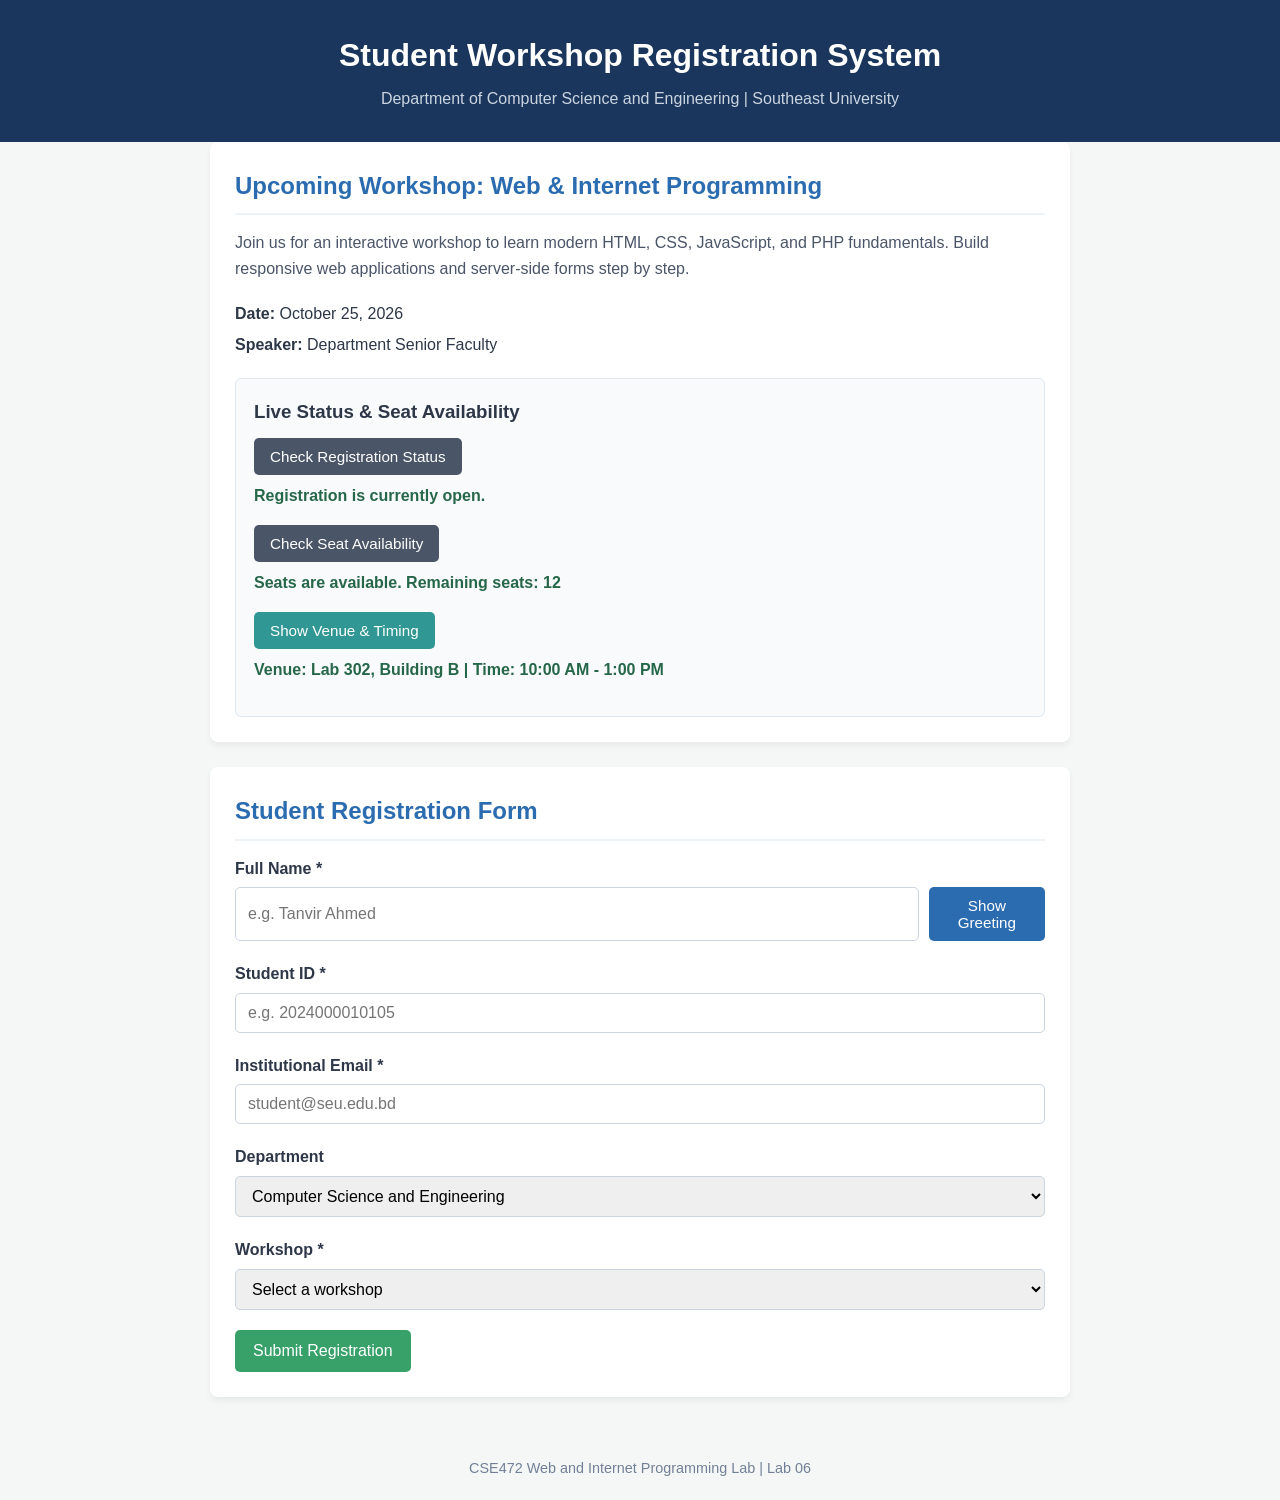
==== Labs/lab-06-php/index.html @ d59ff88a "Add PHP workshop registration lab" ====
<!DOCTYPE html>
<html lang="en">
<head>
    <meta charset="UTF-8">
    <meta name="viewport" content="width=device-width, initial-scale=1.0">
    <title>Student Workshop Registration System</title>
    <link rel="stylesheet" href="css/style.css">
</head>
<body>
    <header>
        <div class="container">
            <h1>Student Workshop Registration System</h1>
            <p>Department of Computer Science and Engineering | Southeast University</p>
        </div>
    </header>

    <main class="container">
        <section class="card">
            <h2>Upcoming Workshop: Web & Internet Programming</h2>
            <p class="description">
                Join us for an interactive workshop to learn modern HTML, CSS, JavaScript, and PHP fundamentals.
                Build responsive web applications and server-side forms step by step.
            </p>

            <div class="workshop-info">
                <p><strong>Date:</strong> October 25, 2026</p>
                <p><strong>Speaker:</strong> Department Senior Faculty</p>
            </div>

            <div class="interactive-box">
                <h3>Live Status & Seat Availability</h3>

                <div class="action-item">
                    <button type="button" class="btn btn-secondary">Check Registration Status</button>
                    <p class="status-output">Registration is currently open.</p>
                </div>

                <div class="action-item">
                    <button type="button" class="btn btn-secondary">Check Seat Availability</button>
                    <p class="status-output">Seats are available. Remaining seats: 12</p>
                </div>

                <div class="action-item">
                    <button type="button" class="btn btn-info">Show Venue & Timing</button>
                    <p class="status-output">Venue: Lab 302, Building B | Time: 10:00 AM - 1:00 PM</p>
                </div>
            </div>
        </section>

        <section class="card">
            <h2>Student Registration Form</h2>
            <form action="process.php" method="post">
                <div class="form-group">
                    <label for="studentName">Full Name *</label>
                    <div class="input-inline">
                        <input type="text" id="studentName" name="studentName" placeholder="e.g. Tanvir Ahmed" required>
                        <button type="button" class="btn btn-primary" onclick="showGreeting()">Show Greeting</button>
                    </div>
                    <p id="greetingMessage" class="greeting-output"></p>
                </div>

                <div class="form-group">
                    <label for="studentId">Student ID *</label>
                    <input type="text" id="studentId" name="studentId" placeholder="e.g. 2024000010105" required>
                </div>

                <div class="form-group">
                    <label for="studentEmail">Institutional Email *</label>
                    <input type="email" id="studentEmail" name="studentEmail" placeholder="student@seu.edu.bd" required>
                </div>

                <div class="form-group">
                    <label for="department">Department</label>
                    <select id="department" name="department">
                        <option value="CSE">Computer Science and Engineering</option>
                        <option value="EEE">Electrical and Electronic Engineering</option>
                        <option value="Textile">Textile Engineering</option>
                    </select>
                </div>

                <div class="form-group">
                    <label for="workshop">Workshop *</label>
                    <select id="workshop" name="workshop" required>
                        <option value="">Select a workshop</option>
                        <option value="HTML Basics">HTML Basics</option>
                        <option value="CSS Basics">CSS Basics</option>
                        <option value="JavaScript Basics">JavaScript Basics</option>
                        <option value="PHP Basics">PHP Basics</option>
                    </select>
                </div>

                <button type="submit" class="btn btn-submit">Submit Registration</button>
            </form>
        </section>
    </main>

    <footer>
        <div class="container">
            <p>CSE472 Web and Internet Programming Lab | Lab 06</p>
        </div>
    </footer>

    <script>
        function showGreeting() {
            const name = document.getElementById('studentName').value.trim();
            const output = document.getElementById('greetingMessage');

            if (name !== '') {
                output.textContent = 'Welcome, ' + name + '! Thank you for registering.';
            } else {
                output.textContent = 'Please enter your full name above.';
            }
        }
    </script>
</body>
</html>
---- Labs/lab-06-php/css/style.css ----
* {
    box-sizing: border-box;
    margin: 0;
    padding: 0;
}

body {
    font-family: Arial, Helvetica, sans-serif;
    line-height: 1.6;
    background-color: #f4f7f6;
    color: #333333;
}

.container {
    max-width: 900px;
    margin: 0 auto;
    padding: 0 20px;
}

header {
    padding: 30px 0;
    background-color: #1a365d;
    color: #ffffff;
    text-align: center;
}

h1 {
    font-size: 2rem;
    margin-bottom: 5px;
}

header p {
    color: #cbd5e0;
}

main {
    margin: 30px auto;
}

.card {
    padding: 25px;
    margin-bottom: 25px;
    background-color: #ffffff;
    border-radius: 8px;
    box-shadow: 0 4px 6px rgba(0, 0, 0, 0.05);
}

.card h2 {
    padding-bottom: 8px;
    margin-bottom: 15px;
    color: #2b6cb0;
    border-bottom: 2px solid #edf2f7;
}

.card h3 {
    margin-bottom: 12px;
    color: #2d3748;
}

.description {
    margin-bottom: 20px;
    color: #4a5568;
}

.workshop-info {
    margin: 18px 0;
    color: #2d3748;
}

.workshop-info p {
    margin-bottom: 5px;
}

.interactive-box {
    margin-top: 20px;
    padding: 18px;
    background-color: #f8fafc;
    border-radius: 6px;
    border: 1px solid #e2e8f0;
}

.action-item {
    margin-bottom: 16px;
}

.btn {
    padding: 10px 16px;
    border: 0;
    border-radius: 5px;
    color: #ffffff;
    font-size: 0.95rem;
    cursor: pointer;
}

.btn-primary {
    background-color: #2b6cb0;
}

.btn-primary:hover {
    background-color: #1e4f89;
}

.btn-secondary {
    background-color: #4a5568;
}

.btn-secondary:hover {
    background-color: #2d3748;
}

.btn-info {
    background-color: #319795;
}

.btn-info:hover {
    background-color: #2c7a7b;
}

.btn-submit,
.link-button {
    display: inline-block;
    padding: 12px 18px;
    border: 0;
    border-radius: 5px;
    background-color: #38a169;
    color: #ffffff;
    text-decoration: none;
    font-size: 1rem;
    cursor: pointer;
}

.btn-submit:hover,
.link-button:hover {
    background-color: #2f855a;
}

.form-group {
    margin-bottom: 20px;
}

.form-group label {
    display: block;
    margin-bottom: 6px;
    color: #2d3748;
    font-weight: bold;
}

.input-inline {
    display: flex;
    gap: 10px;
}

input,
select {
    width: 100%;
    padding: 10px 12px;
    border: 1px solid #cbd5e0;
    border-radius: 5px;
    font-size: 1rem;
}

.greeting-output,
.status-output {
    margin-top: 8px;
    color: #276749;
    font-weight: bold;
}

.result-box {
    margin: 15px 0;
    padding: 12px 14px;
    background-color: #f7fafc;
    border-left: 4px solid #38a169;
    border-radius: 5px;
}

.result-box p {
    margin: 6px 0;
}

.message,
.error-list {
    margin-top: 10px;
}

.message.success {
    color: #276749;
    font-weight: bold;
}

.message.error {
    color: #c53030;
    font-weight: bold;
}

.error-list {
    margin-left: 20px;
    color: #c53030;
}

footer {
    padding: 20px 0;
    margin-top: 40px;
    color: #718096;
    font-size: 0.9rem;
    text-align: center;
}
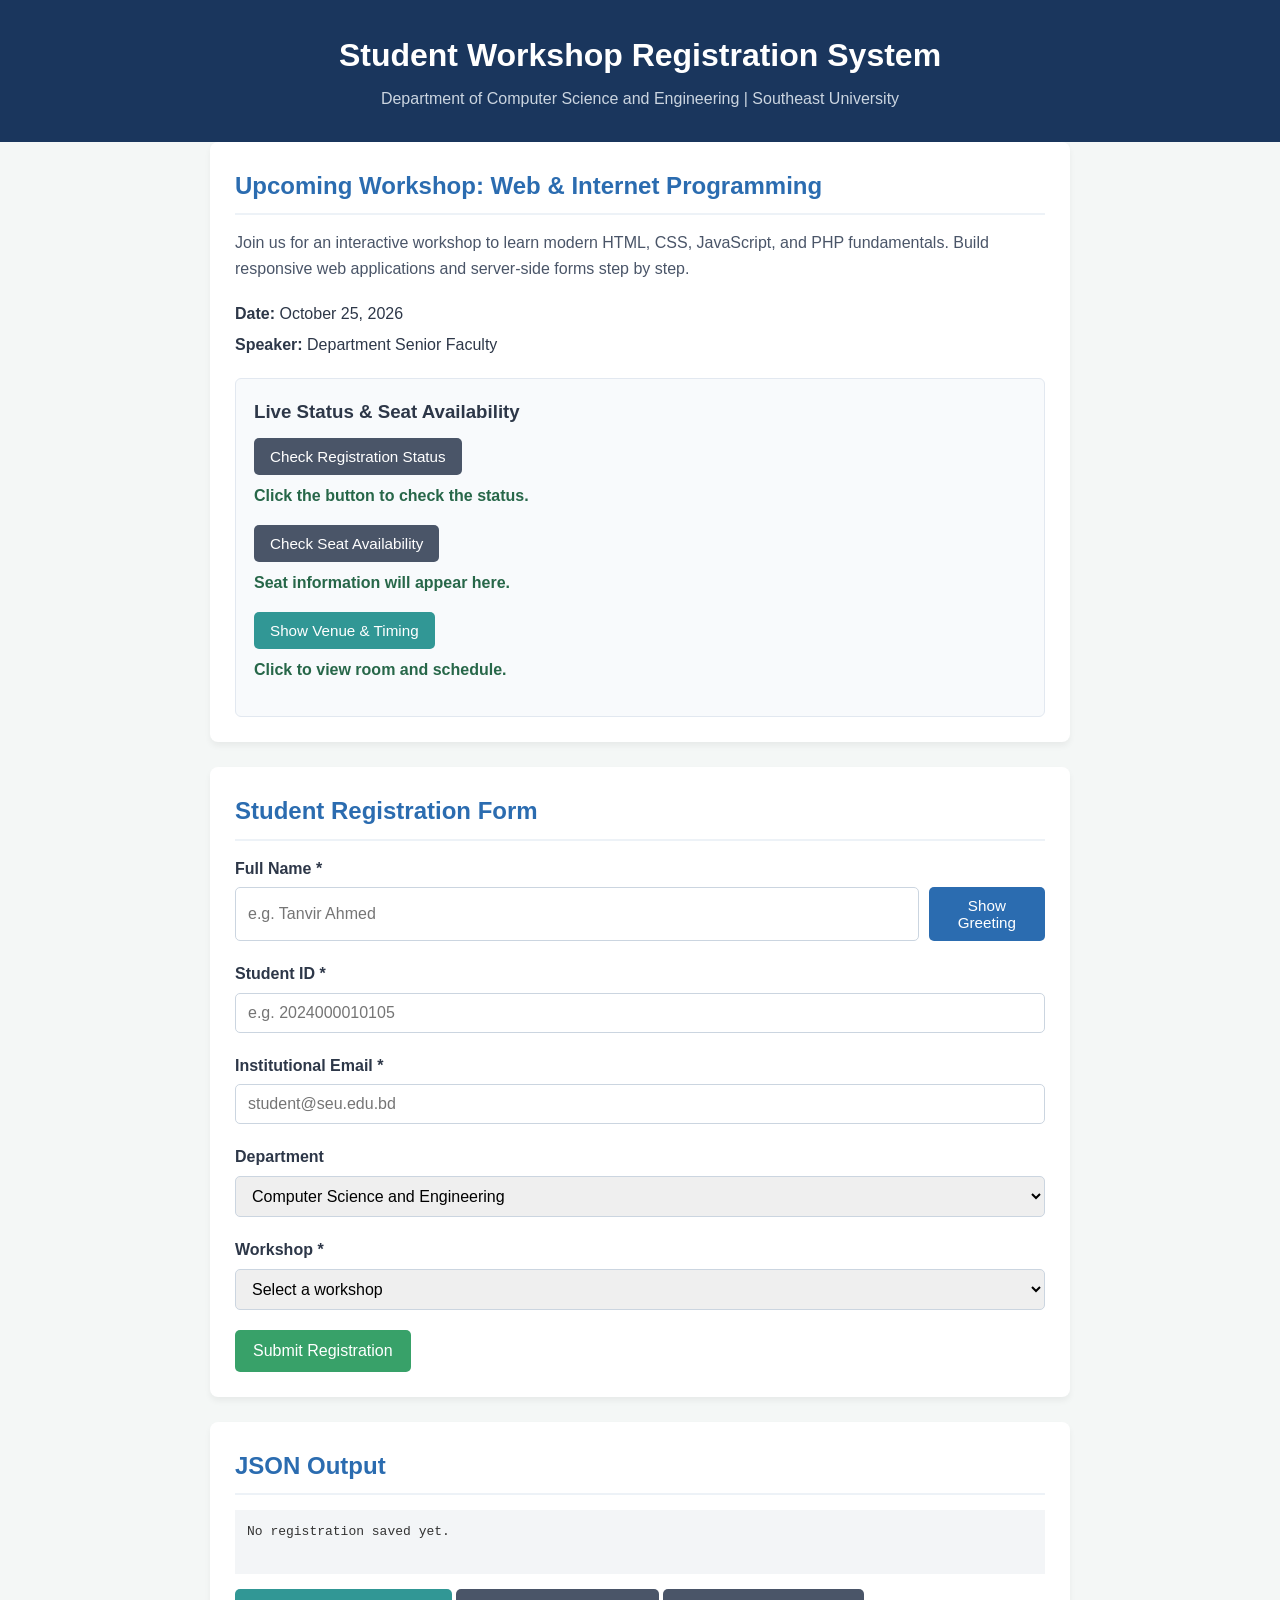
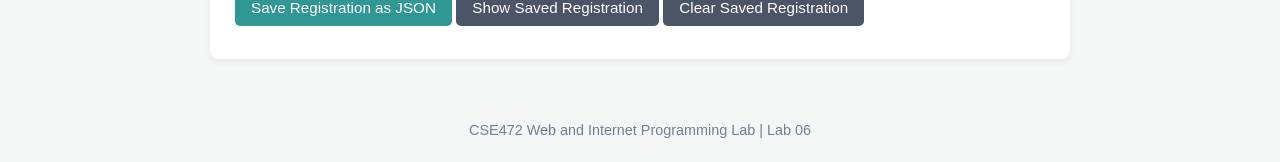
==== commit 3d190a5b: "Add interactive features for registration status and seat availability" ====
--- a/Labs/lab-06-php/index.html
+++ b/Labs/lab-06-php/index.html
@@ -31,18 +31,18 @@
                 <h3>Live Status & Seat Availability</h3>
 
                 <div class="action-item">
-                    <button type="button" class="btn btn-secondary">Check Registration Status</button>
-                    <p class="status-output">Registration is currently open.</p>
+                    <button type="button" class="btn btn-secondary" onclick="checkRegistration()">Check Registration Status</button>
+                    <p id="registrationStatus" class="status-output">Click the button to check the status.</p>
                 </div>
 
                 <div class="action-item">
-                    <button type="button" class="btn btn-secondary">Check Seat Availability</button>
-                    <p class="status-output">Seats are available. Remaining seats: 12</p>
+                    <button type="button" class="btn btn-secondary" onclick="checkSeats()">Check Seat Availability</button>
+                    <p id="seatMessage" class="status-output">Seat information will appear here.</p>
                 </div>
 
                 <div class="action-item">
-                    <button type="button" class="btn btn-info">Show Venue & Timing</button>
-                    <p class="status-output">Venue: Lab 302, Building B | Time: 10:00 AM - 1:00 PM</p>
+                    <button type="button" class="btn btn-info" onclick="showWorkshopDetails()">Show Venue & Timing</button>
+                    <p id="workshopDetails" class="status-output">Click to view room and schedule.</p>
                 </div>
             </div>
         </section>
@@ -92,6 +92,15 @@
                 <button type="submit" class="btn btn-submit">Submit Registration</button>
             </form>
         </section>
+
+        <section class="card">
+            <h2>JSON Output</h2>
+            <pre id="jsonOutput">No registration saved yet.</pre>
+            <button type="button" class="btn btn-info" onclick="saveRegistration()">Save Registration as JSON</button>
+            <button type="button" class="btn btn-secondary" onclick="showSavedRegistration()">Show Saved Registration</button>
+            <button type="button" class="btn btn-secondary" onclick="clearRegistration()">Clear Saved Registration</button>
+            <p id="savedMessage" class="status-output" aria-live="polite"></p>
+        </section>
     </main>
 
     <footer>
@@ -101,6 +110,63 @@
     </footer>
 
     <script>
+        let availableSeats = 12;
+
+        function checkRegistration() {
+            document.getElementById('registrationStatus').textContent = 'Registration is currently open.';
+        }
+
+        function checkSeats() {
+            const message = document.getElementById('seatMessage');
+            message.textContent = availableSeats > 0
+                ? 'Seats are available. Remaining seats: ' + availableSeats
+                : 'Sorry, no seats are available.';
+        }
+
+        function showWorkshopDetails() {
+            document.getElementById('workshopDetails').textContent =
+                'Venue: Lab 302, Building B | Time: 10:00 AM - 1:00 PM';
+        }
+
+        function getRegistration() {
+            return {
+                name: document.getElementById('studentName').value.trim(),
+                studentId: document.getElementById('studentId').value.trim(),
+                email: document.getElementById('studentEmail').value.trim(),
+                department: document.getElementById('department').value,
+                workshop: document.getElementById('workshop').value
+            };
+        }
+
+        function saveRegistration() {
+            const registration = getRegistration();
+            const jsonData = JSON.stringify(registration, null, 2);
+
+            localStorage.setItem('registration', jsonData);
+            document.getElementById('jsonOutput').textContent = jsonData;
+            document.getElementById('savedMessage').textContent = 'Registration saved in your browser.';
+        }
+
+        function showSavedRegistration() {
+            const savedData = localStorage.getItem('registration');
+            const output = document.getElementById('savedMessage');
+
+            if (savedData === null) {
+                output.textContent = 'No saved registration was found.';
+                return;
+            }
+
+            const registration = JSON.parse(savedData);
+            document.getElementById('jsonOutput').textContent = savedData;
+            output.textContent = registration.name + ' registered for ' + registration.workshop + '.';
+        }
+
+        function clearRegistration() {
+            localStorage.removeItem('registration');
+            document.getElementById('jsonOutput').textContent = 'No registration saved yet.';
+            document.getElementById('savedMessage').textContent = 'Saved registration cleared.';
+        }
+
         function showGreeting() {
             const name = document.getElementById('studentName').value.trim();
             const output = document.getElementById('greetingMessage');
@@ -111,6 +177,11 @@
                 output.textContent = 'Please enter your full name above.';
             }
         }
+
+        const savedRegistration = localStorage.getItem('registration');
+        if (savedRegistration !== null) {
+            document.getElementById('jsonOutput').textContent = savedRegistration;
+        }
     </script>
 </body>
 </html>
--- a/Labs/lab-06-php/css/style.css
+++ b/Labs/lab-06-php/css/style.css
@@ -159,6 +159,15 @@
     font-size: 1rem;
 }
 
+pre {
+    min-height: 4rem;
+    padding: 12px;
+    margin-bottom: 15px;
+    overflow-x: auto;
+    background-color: #f3f5f7;
+    white-space: pre-wrap;
+}
+
 .greeting-output,
 .status-output {
     margin-top: 8px;
